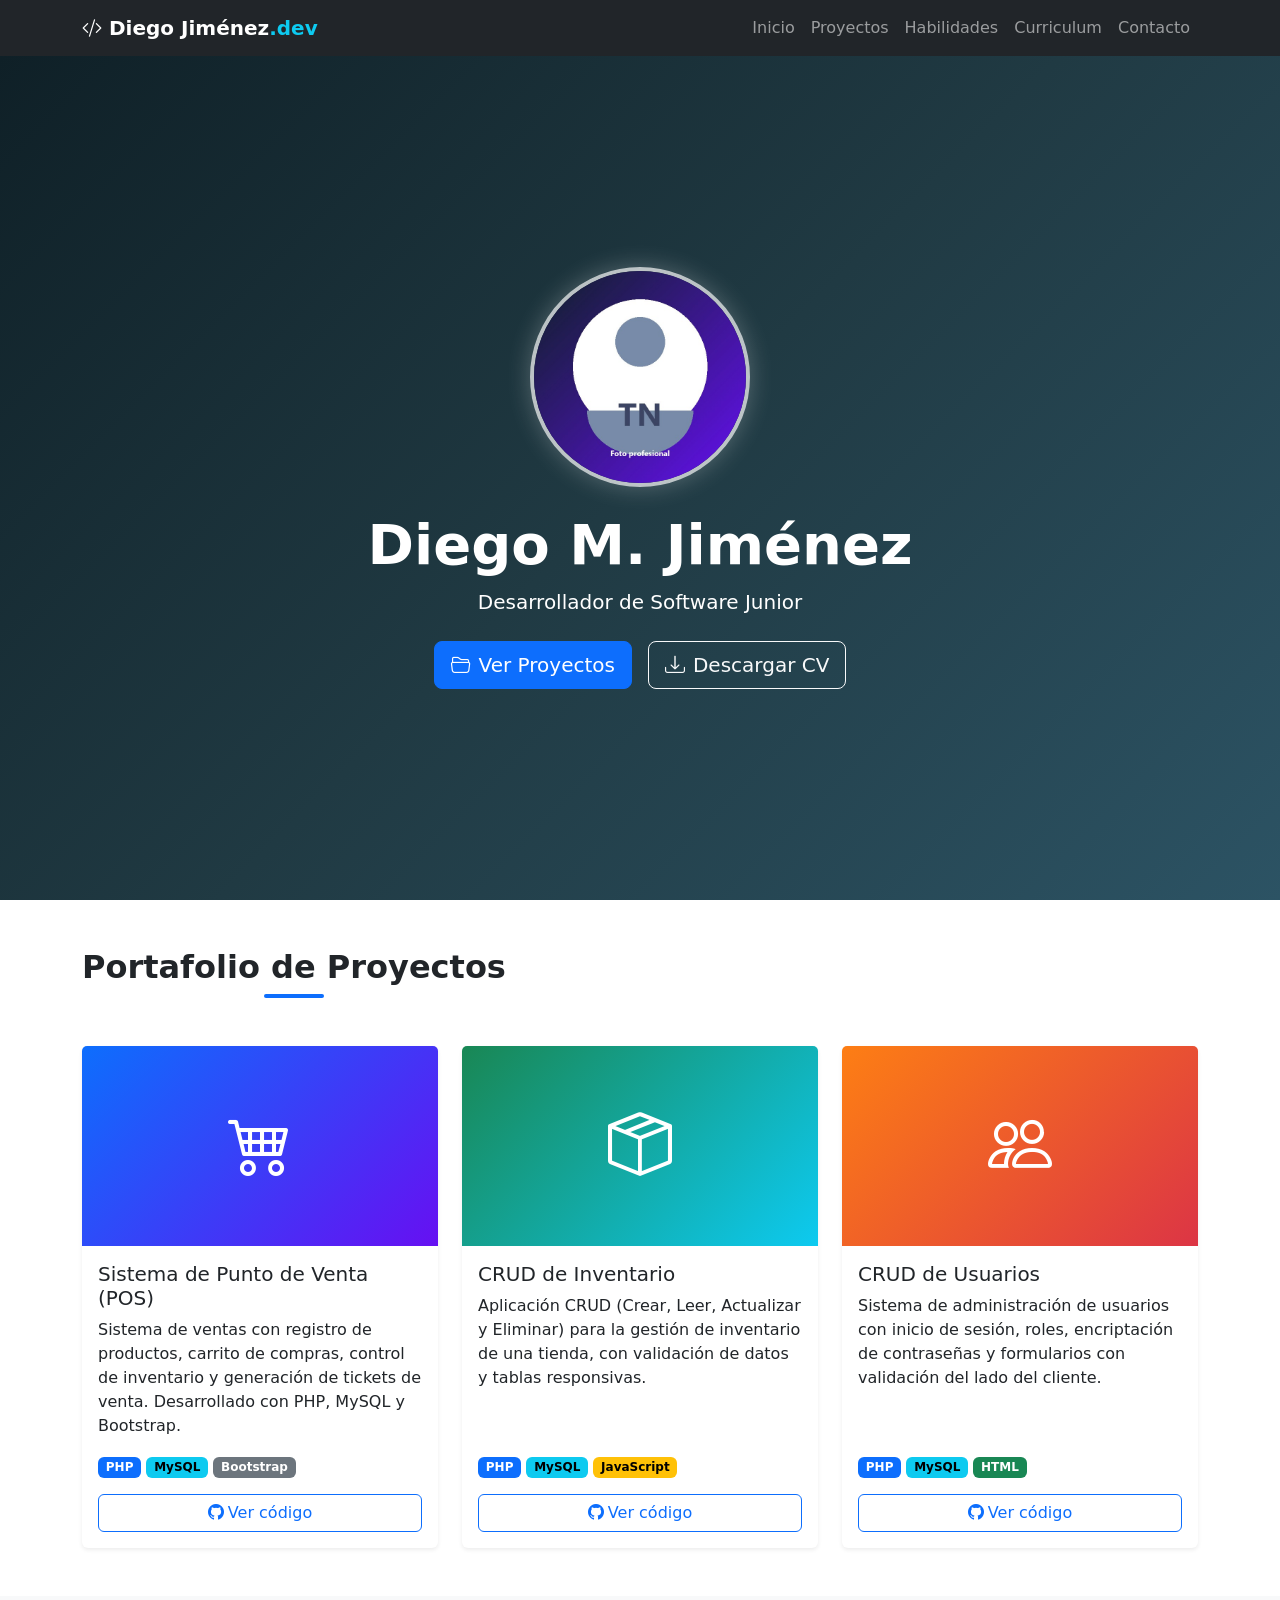
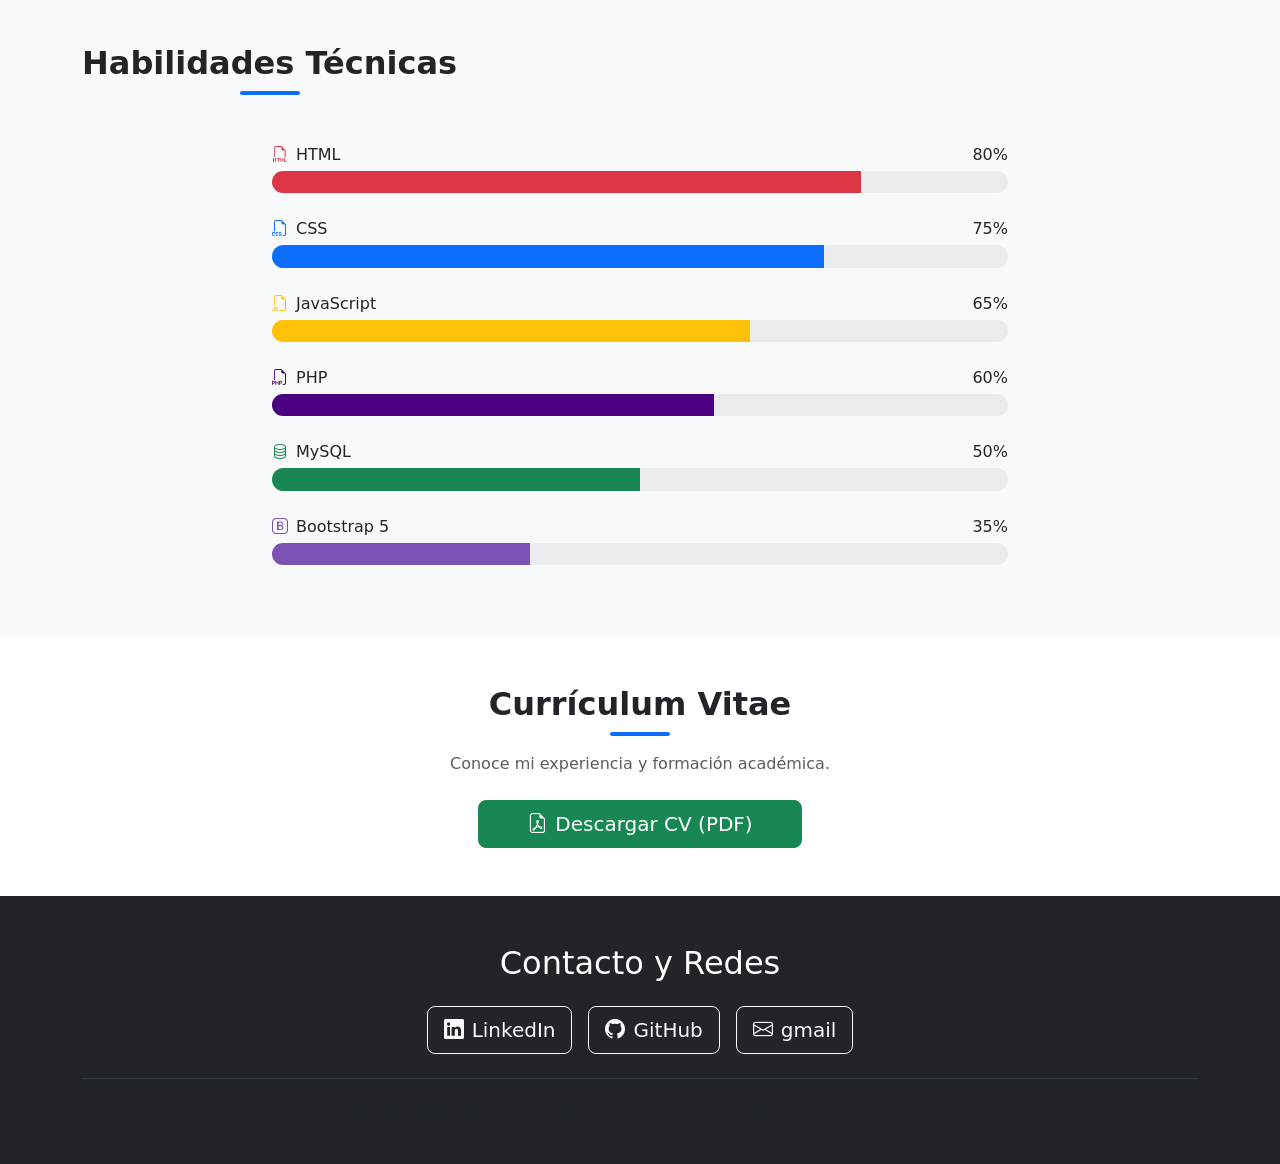
==== index.html @ b4d92e61 "Portafolio profesional: HTML, CSS, JavaScript y Bootstrap 5" ====
<!DOCTYPE html>
<html lang="es">
<head>
    <meta charset="UTF-8">
    <meta name="viewport" content="width=device-width, initial-scale=1.0">
    <meta name="description" content="Portafolio profesional de Diego M. Jiménez - Desarrollador de Software Junior. Proyectos, habilidades y contacto.">
    <title>Diego M. Jiménez | Portafolio Profesional</title>

    <!-- ===================== Bootstrap 5 (CSS) ===================== -->
    <link href="https://cdn.jsdelivr.net/npm/bootstrap@5.3.3/dist/css/bootstrap.min.css" rel="stylesheet">
    <!-- ===================== Bootstrap Icons ===================== -->
    <link href="https://cdn.jsdelivr.net/npm/bootstrap-icons@1.11.3/font/bootstrap-icons.min.css" rel="stylesheet">
    <!-- ===================== Hoja de estilos personalizada ===================== -->
    <link href="css/styles.css" rel="stylesheet">
</head>

<body>

    <!-- ============================================================
         BARRA DE NAVEGACIÓN (responsive con toggler)
    ============================================================ -->
    <nav class="navbar navbar-expand-lg navbar-dark bg-dark fixed-top">
        <div class="container">
            <a class="navbar-brand fw-bold" href="#inicio">
                <i class="bi bi-code-slash"></i> Diego Jiménez<span class="text-info">.dev</span>
            </a>

            <button class="navbar-toggler" type="button" data-bs-toggle="collapse"
                    data-bs-target="#menuPrincipal" aria-controls="menuPrincipal"
                    aria-expanded="false" aria-label="Abrir menú de navegación">
                <span class="navbar-toggler-icon"></span>
            </button>

            <div class="collapse navbar-collapse" id="menuPrincipal">
                <ul class="navbar-nav ms-auto mb-2 mb-lg-0">
                    <li class="nav-item"><a class="nav-link" href="#inicio">Inicio</a></li>
                    <li class="nav-item"><a class="nav-link" href="#proyectos">Proyectos</a></li>
                    <li class="nav-item"><a class="nav-link" href="#habilidades">Habilidades</a></li>
                    <li class="nav-item"><a class="nav-link" href="#cv">Curriculum</a></li>
                    <li class="nav-item"><a class="nav-link" href="#contacto">Contacto</a></li>
                </ul>
            </div>
        </div>
    </nav>

    <!-- ============================================================
         1) HERO SECTION (Presentación)
         Centrado con Flexbox: d-flex + align-items-center
    ============================================================ -->
    <header id="inicio" class="hero d-flex align-items-center justify-content-center text-center">
        <div class="container">
            <!-- Foto profesional circular (rounded-circle) -->
            <img src="assets/img/foto-perfil.jpg" alt="Foto profesional de Diego M. Jiménez"
                 class="rounded-circle img-fluid hero-foto mb-4" width="180" height="180">

            <!-- Nombre -->
            <h1 class="display-4 fw-bold mb-2">Diego M. Jiménez</h1>

            <!-- Perfil / título profesional -->
            <p class="lead mb-4">Desarrollador de Software Junior</p>

            <!-- Botones de llamado a la acción -->
            <div class="d-flex flex-wrap justify-content-center gap-3">
                <a href="#proyectos" class="btn btn-primary btn-lg">
                    <i class="bi bi-folder2-open me-2"></i>Ver Proyectos
                </a>
                <a href="assets/cv/CV.pdf" target="_blank" class="btn btn-outline-light btn-lg">
                    <i class="bi bi-download me-2"></i>Descargar CV
                </a>
            </div>
        </div>
    </header>

    <!-- ============================================================
         2) PORTAFOLIO DE PROYECTOS
         Grillas (row) + Cards. Celular: col-12 (1 por fila)
         Escritorio: col-md-4 (3 por fila)
    ============================================================ -->
    <section id="proyectos" class="py-5">
        <div class="container">
            <h2 class="text-center section-title mb-5">Portafolio de Proyectos</h2>

            <div class="row g-4">
                <!-- Proyecto 1 -->
                <div class="col-12 col-md-4">
                    <div class="card h-100 shadow-sm">
                        <!-- Imagen de portada (placeholder con icono para evitar rutas rotas) -->
                        <div class="card-img-top proyecto-portada bg-gradient-primary d-flex align-items-center justify-content-center">
                            <i class="bi bi-cart4 display-3 text-white"></i>
                        </div>
                        <div class="card-body d-flex flex-column">
                            <h5 class="card-title">Sistema de Punto de Venta (POS)</h5>
                            <p class="card-text flex-grow-1">
                                Sistema de ventas con registro de productos, carrito de compras,
                                control de inventario y generación de tickets de venta.
                                Desarrollado con PHP, MySQL y Bootstrap.
                            </p>
                            <div class="mb-3">
                                <span class="badge text-bg-primary">PHP</span>
                                <span class="badge text-bg-info">MySQL</span>
                                <span class="badge text-bg-secondary">Bootstrap</span>
                            </div>
                            <!-- ⚠️ REEMPLAZAR: pega aquí la URL de tu repositorio del POS -->
                            <a href="#" class="btn btn-outline-primary" target="_blank" rel="noopener">
                                <i class="bi bi-github me-1"></i>Ver código
                            </a>
                        </div>
                    </div>
                </div>

                <!-- Proyecto 2 -->
                <div class="col-12 col-md-4">
                    <div class="card h-100 shadow-sm">
                        <div class="card-img-top proyecto-portada bg-gradient-secondary d-flex align-items-center justify-content-center">
                            <i class="bi bi-box-seam display-3 text-white"></i>
                        </div>
                        <div class="card-body d-flex flex-column">
                            <h5 class="card-title">CRUD de Inventario</h5>
                            <p class="card-text flex-grow-1">
                                Aplicación CRUD (Crear, Leer, Actualizar y Eliminar) para la
                                gestión de inventario de una tienda, con validación de datos
                                y tablas responsivas.
                            </p>
                            <div class="mb-3">
                                <span class="badge text-bg-primary">PHP</span>
                                <span class="badge text-bg-info">MySQL</span>
                                <span class="badge text-bg-warning">JavaScript</span>
                            </div>
                            <!-- ⚠️ REEMPLAZAR: pega aquí la URL de tu repositorio del CRUD de Inventario -->
                            <a href="#" class="btn btn-outline-primary" target="_blank" rel="noopener">
                                <i class="bi bi-github me-1"></i>Ver código
                            </a>
                        </div>
                    </div>
                </div>

                <!-- Proyecto 3 -->
                <div class="col-12 col-md-4">
                    <div class="card h-100 shadow-sm">
                        <div class="card-img-top proyecto-portada bg-gradient-tertiary d-flex align-items-center justify-content-center">
                            <i class="bi bi-people display-3 text-white"></i>
                        </div>
                        <div class="card-body d-flex flex-column">
                            <h5 class="card-title">CRUD de Usuarios</h5>
                            <p class="card-text flex-grow-1">
                                Sistema de administración de usuarios con inicio de sesión,
                                roles, encriptación de contraseñas y formularios con
                                validación del lado del cliente.
                            </p>
                            <div class="mb-3">
                                <span class="badge text-bg-primary">PHP</span>
                                <span class="badge text-bg-info">MySQL</span>
                                <span class="badge text-bg-success">HTML</span>
                            </div>
                            <!-- ⚠️ REEMPLAZAR: pega aquí la URL de tu repositorio del CRUD de Usuarios -->
                            <a href="#" class="btn btn-outline-primary" target="_blank" rel="noopener">
                                <i class="bi bi-github me-1"></i>Ver código
                            </a>
                        </div>
                    </div>
                </div>
            </div>
        </div>
    </section>

    <!-- ============================================================
         3) HABILIDADES TÉCNICAS (Skills)
         Barras de progreso (Progress) de Bootstrap
    ============================================================ -->
    <section id="habilidades" class="py-5 bg-light">
        <div class="container">
            <h2 class="text-center section-title mb-5">Habilidades Técnicas</h2>

            <div class="row justify-content-center">
                <div class="col-12 col-lg-8">
                    <div class="habilidad">
                        <div class="d-flex justify-content-between mb-1">
                            <span><i class="bi bi-filetype-html text-danger me-2"></i>HTML</span>
                            <span>80%</span>
                        </div>
                        <div class="progress" role="progressbar" aria-label="Nivel de HTML" aria-valuenow="80" aria-valuemin="0" aria-valuemax="100">
                            <div class="progress-bar bg-danger" style="width: 80%"></div>
                        </div>
                    </div>

                    <div class="habilidad">
                        <div class="d-flex justify-content-between mb-1">
                            <span><i class="bi bi-filetype-css text-primary me-2"></i>CSS</span>
                            <span>75%</span>
                        </div>
                        <div class="progress" role="progressbar" aria-label="Nivel de CSS" aria-valuenow="75" aria-valuemin="0" aria-valuemax="100">
                            <div class="progress-bar bg-primary" style="width: 75%"></div>
                        </div>
                    </div>

                    <div class="habilidad">
                        <div class="d-flex justify-content-between mb-1">
                            <span><i class="bi bi-filetype-js text-warning me-2"></i>JavaScript</span>
                            <span>65%</span>
                        </div>
                        <div class="progress" role="progressbar" aria-label="Nivel de JavaScript" aria-valuenow="65" aria-valuemin="0" aria-valuemax="100">
                            <div class="progress-bar bg-warning" style="width: 65%"></div>
                        </div>
                    </div>

                    <div class="habilidad">
                        <div class="d-flex justify-content-between mb-1">
                            <span><i class="bi bi-filetype-php text-indigo me-2"></i>PHP</span>
                            <span>60%</span>
                        </div>
                        <div class="progress" role="progressbar" aria-label="Nivel de PHP" aria-valuenow="60" aria-valuemin="0" aria-valuemax="100">
                            <div class="progress-bar bg-indigo" style="width: 60%"></div>
                        </div>
                    </div>

                    <div class="habilidad">
                        <div class="d-flex justify-content-between mb-1">
                            <span><i class="bi bi-database text-success me-2"></i>MySQL</span>
                            <span>50%</span>
                        </div>
                        <div class="progress" role="progressbar" aria-label="Nivel de MySQL" aria-valuenow="50" aria-valuemin="0" aria-valuemax="100">
                            <div class="progress-bar bg-success" style="width: 50%"></div>
                        </div>
                    </div>

                    <div class="habilidad">
                        <div class="d-flex justify-content-between mb-1">
                            <span><i class="bi bi-bootstrap text-purple me-2"></i>Bootstrap 5</span>
                            <span>35%</span>
                        </div>
                        <div class="progress" role="progressbar" aria-label="Nivel de Bootstrap" aria-valuenow="35" aria-valuemin="0" aria-valuemax="100">
                            <div class="progress-bar bg-purple" style="width: 35%"></div>
                        </div>
                    </div>
                </div>
            </div>
        </div>
    </section>

    <!-- ============================================================
         4) DESCARGA DE CV
         Botón destacado que abre/descarga el PDF
    ============================================================ -->
    <section id="cv" class="py-5 text-center">
        <div class="container">
            <h2 class="section-title mb-3">Currículum Vitae</h2>
            <p class="text-muted mb-4">Conoce mi experiencia y formación académica.</p>
            <a href="assets/cv/CV.pdf" class="btn btn-success btn-lg px-5" target="_blank" download>
                <i class="bi bi-file-earmark-pdf me-2"></i>Descargar CV (PDF)
            </a>
        </div>
    </section>

    <!-- ============================================================
         5) CONTACTO Y REDES (pie de página)
         Iconos a LinkedIn, GitHub y correo
    ============================================================ -->
    <footer id="contacto" class="py-5 bg-dark text-white text-center">
        <div class="container">
            <h2 class="mb-4">Contacto y Redes</h2>

            <div class="d-flex flex-wrap justify-content-center gap-3 mb-4">
                <a href="https://www.linkedin.com/in/diego-jimenez-906514364" target="_blank"
                   class="btn btn-outline-light btn-lg" aria-label="LinkedIn">
                    <i class="bi bi-linkedin me-2"></i>LinkedIn
                </a>
                <a href="https://github.com/TMDiego" target="_blank"
                   class="btn btn-outline-light btn-lg" aria-label="GitHub">
                    <i class="bi bi-github me-2"></i>GitHub
                </a>
                <a href="mailto:dmjch03@gmail.com" class="btn btn-outline-light btn-lg" aria-label="Correo electrónico">
                    <i class="bi bi-envelope me-2"></i>gmail
                </a>
            </div>

            <hr class="border-secondary">

            <p class="small text-muted mb-0">
                © <span id="anio"></span> Diego M. Jiménez · Desarrollado con HTML, CSS, JavaScript y Bootstrap 5
            </p>
        </div>
    </footer>

    <!-- ===================== Bootstrap 5 (JS Bundle) ===================== -->
    <script src="https://cdn.jsdelivr.net/npm/bootstrap@5.3.3/dist/js/bootstrap.bundle.min.js"></script>
    <!-- ===================== Script personalizado ===================== -->
    <script src="js/script.js"></script>
</body>
</html>
---- css/styles.css ----
/* ====================================================================
   styles.css — Hoja de estilos personalizada
   Filosofía: Mobile First (los estilos base son para móvil y se
   amplían con media queries hacia pantallas mayores).
==================================================================== */

/* ---------- Variables de color personalizadas ---------- */
:root {
    --color-indigo: #4B0082;
    --color-purple: #7952B3;
    --hero-min-height: 100vh;
}

/* ---------- Base ---------- */
html {
    scroll-behavior: smooth;           /* desplazamiento suave al usar el menú */
}

body {
    font-family: system-ui, -apple-system, "Segoe UI", Roboto, "Helvetica Neue", Arial, sans-serif;
    /* Compensa la altura de la barra de navegación fija */
    padding-top: 56px;
}

/* ---------- HERO SECTION ----------
   Se centra con las utilidades de Flexbox de Bootstrap
   (d-flex align-items-center justify-content-center) en el HTML.
   Aquí solo se define el fondo y la altura mínima. */
.hero {
    /* 100vh menos la altura del navbar fixed-top (56px) y su padding,
       para que el hero no se desborde fuera de la primera pantalla */
    min-height: calc(var(--hero-min-height) - 56px);
    background: linear-gradient(135deg, #0f2027 0%, #203a43 50%, #2c5364 100%);
    color: #fff;
    padding: 4rem 0;
}

.hero-foto {
    border: 4px solid rgba(255, 255, 255, 0.7);
    box-shadow: 0 0 25px rgba(255, 255, 255, 0.25);
    object-fit: cover;
}

/* ---------- Títulos de sección ---------- */
.section-title {
    position: relative;
    display: inline-block;
    font-weight: 700;
}

.section-title::after {
    content: "";
    display: block;
    width: 60px;
    height: 4px;
    margin: 0.5rem auto 0;
    background: #0d6efd;
    border-radius: 2px;
}

/* ---------- Portadas de proyectos (placeholders) ---------- */
.proyecto-portada {
    height: 180px;
    transition: transform 0.3s ease;
}

.card:hover .proyecto-portada {
    transform: scale(1.02);
}

.bg-gradient-primary {
    background: linear-gradient(135deg, #0d6efd, #6610f2);
}

.bg-gradient-secondary {
    background: linear-gradient(135deg, #198754, #0dcaf0);
}

.bg-gradient-tertiary {
    background: linear-gradient(135deg, #fd7e14, #dc3545);
}

/* ---------- Tarjetas de proyectos ---------- */
.card {
    border: none;
    transition: transform 0.25s ease, box-shadow 0.25s ease;
}

.card:hover {
    transform: translateY(-6px);
    box-shadow: 0 .75rem 1.5rem rgba(0, 0, 0, .15) !important;
}

/* ---------- Barras de progreso (Skills) ---------- */
.habilidad {
    margin-bottom: 1.5rem;
}

.progress {
    height: 1.4rem;
    border-radius: 50rem;
}

.progress-bar {
    transition: width 1.2s ease;
}

/* Colores personalizados para badges/barras */
.text-indigo { color: var(--color-indigo); }
.text-purple { color: var(--color-purple); }
.bg-indigo   { background-color: var(--color-indigo); }
.bg-purple   { background-color: var(--color-purple); }

/* ---------- Media queries (Mobile First) ---------- */

/* Tablets y superiores */
@media (min-width: 768px) {
    .hero-foto {
        width: 220px;
        height: 220px;
    }
}

/* Escritorio */
@media (min-width: 992px) {
    .proyecto-portada {
        height: 200px;
    }
}
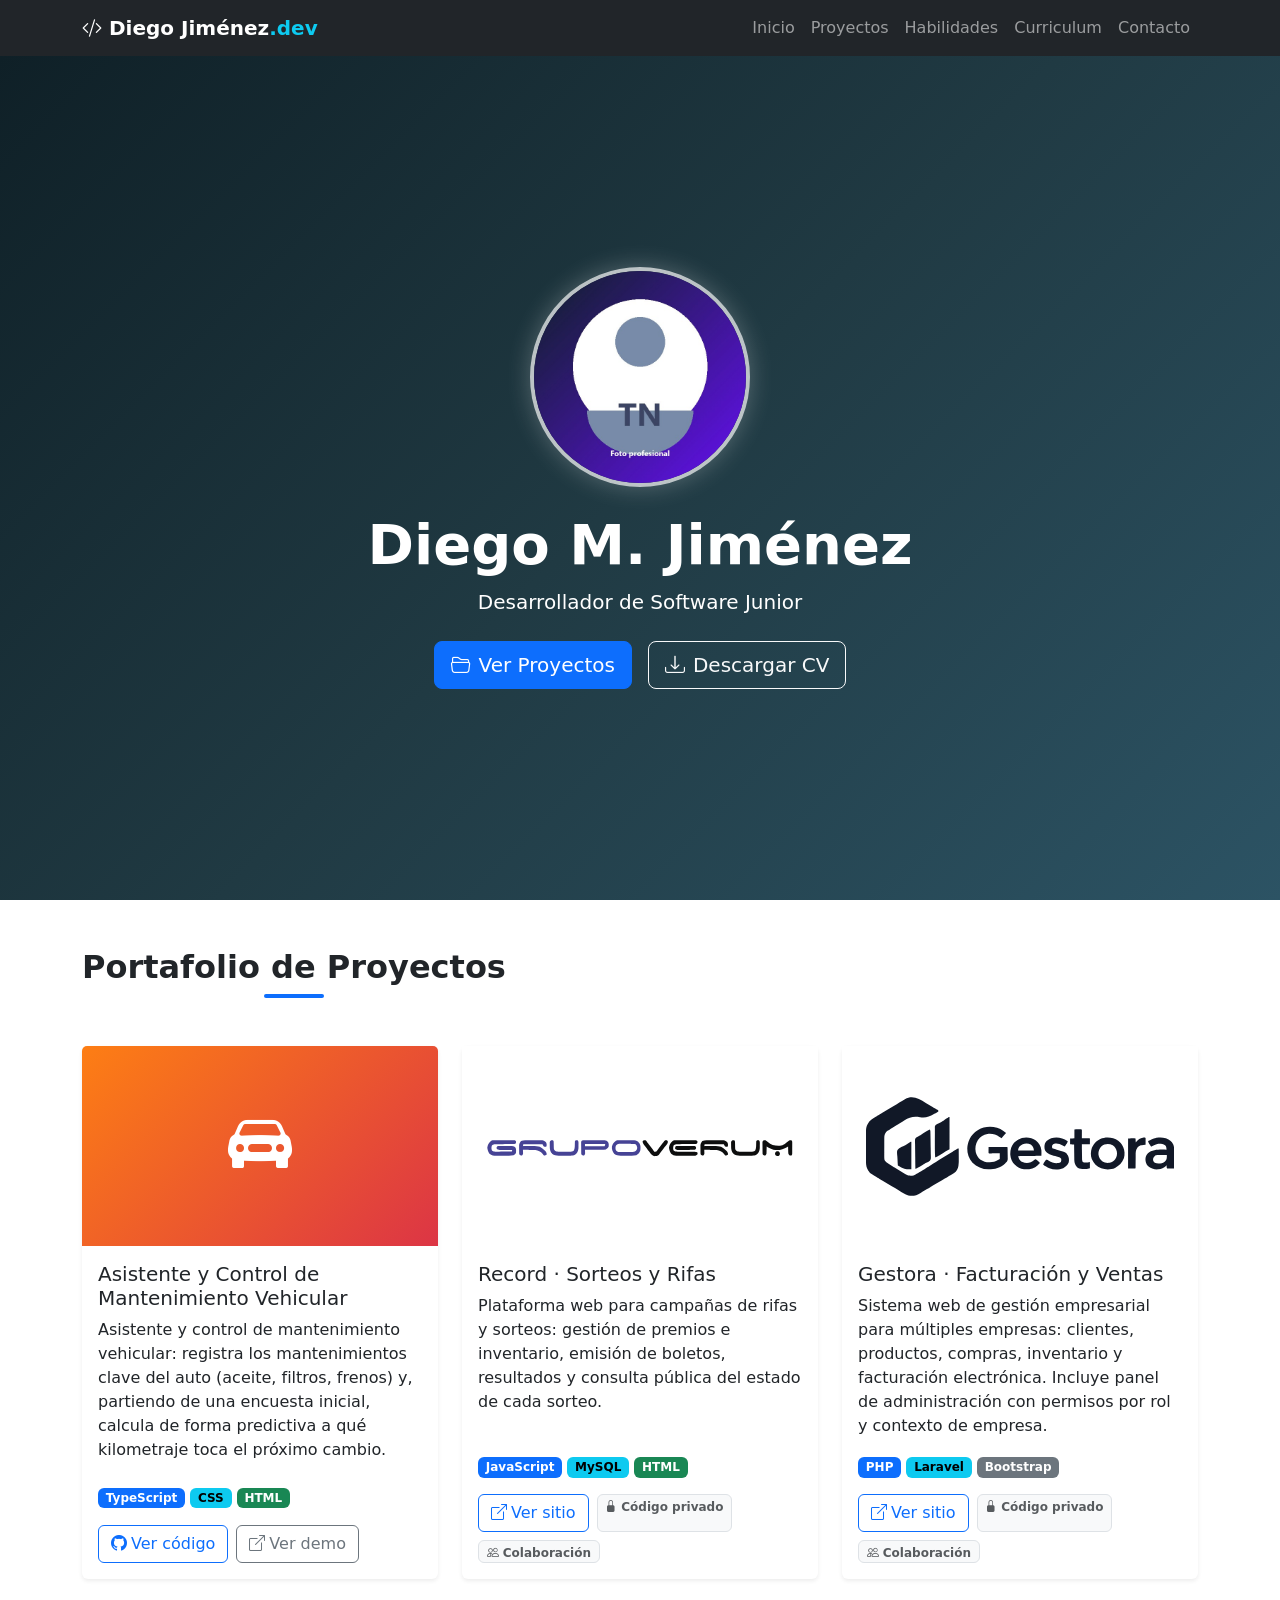
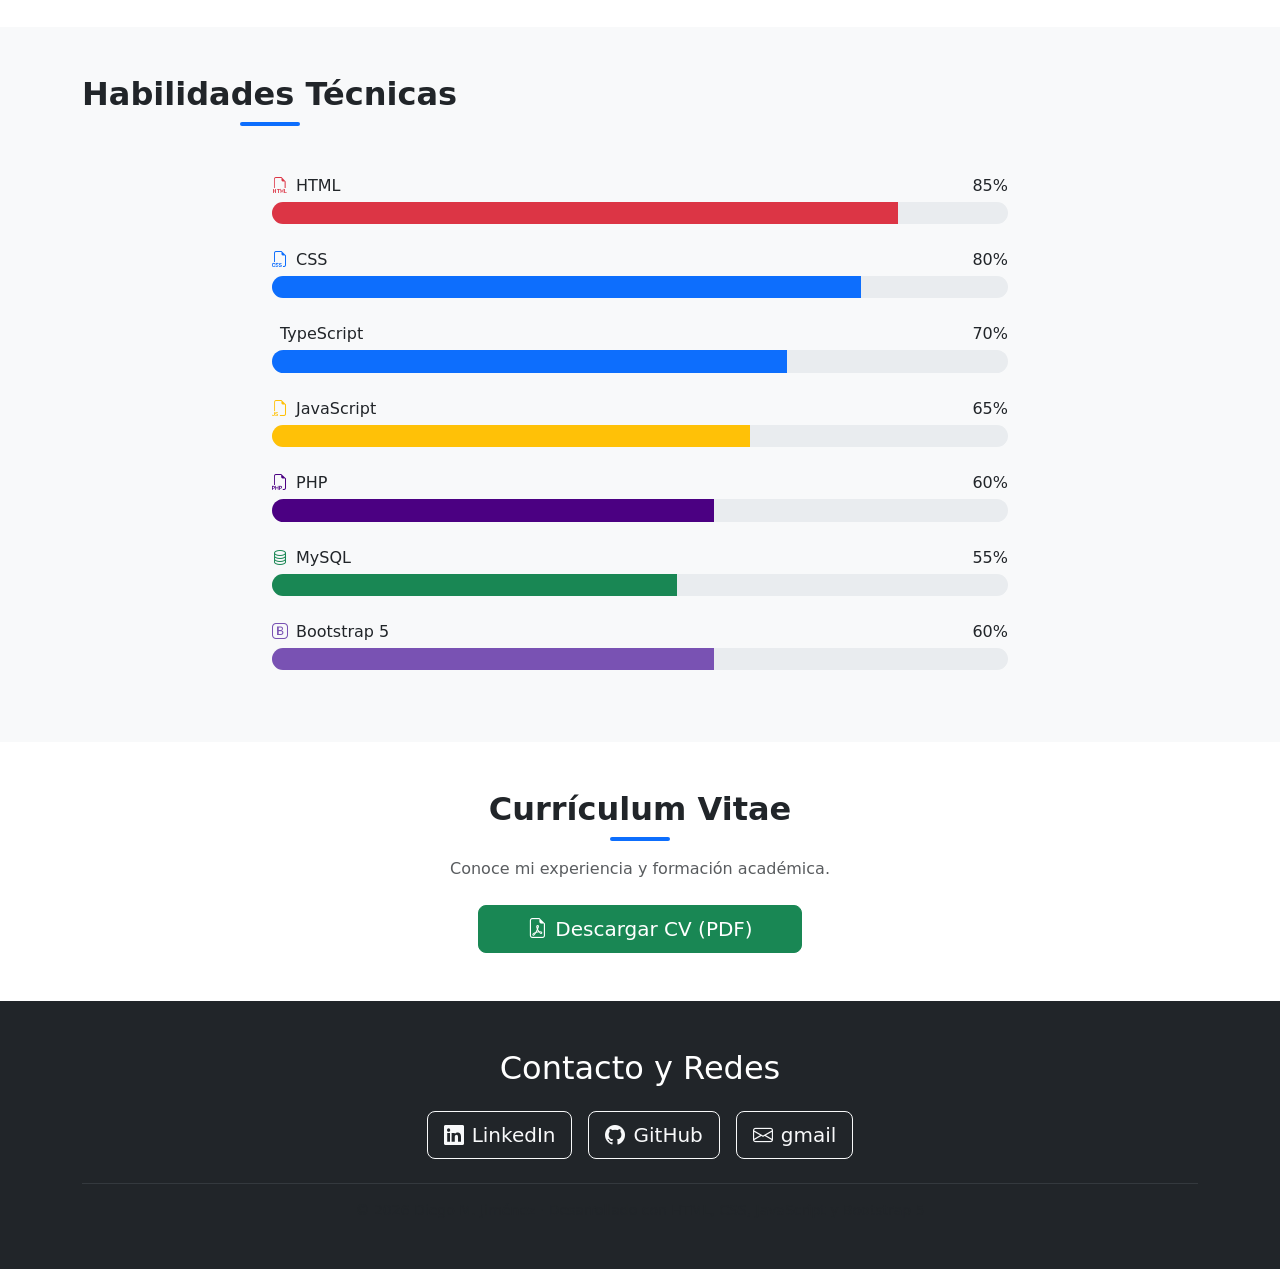
==== commit 42a3d3f3: "Portafolio: 3 proyectos reales con logos, habilidades y datos del autor - Reemplaza los placeholders" ====
--- a/index.html
+++ b/index.html
@@ -81,81 +81,106 @@
             <h2 class="text-center section-title mb-5">Portafolio de Proyectos</h2>
 
             <div class="row g-4">
-                <!-- Proyecto 1 -->
+                <!-- Proyecto 1 - Asistente vehicular (código público) -->
                 <div class="col-12 col-md-4">
                     <div class="card h-100 shadow-sm">
-                        <!-- Imagen de portada (placeholder con icono para evitar rutas rotas) -->
-                        <div class="card-img-top proyecto-portada bg-gradient-primary d-flex align-items-center justify-content-center">
-                            <i class="bi bi-cart4 display-3 text-white"></i>
+                        <div class="card-img-top proyecto-portada bg-gradient-tertiary d-flex align-items-center justify-content-center">
+                            <i class="bi bi-car-front-fill display-3 text-white"></i>
                         </div>
                         <div class="card-body d-flex flex-column">
-                            <h5 class="card-title">Sistema de Punto de Venta (POS)</h5>
+                            <h5 class="card-title">Asistente y Control de Mantenimiento Vehicular</h5>
                             <p class="card-text flex-grow-1">
-                                Sistema de ventas con registro de productos, carrito de compras,
-                                control de inventario y generación de tickets de venta.
-                                Desarrollado con PHP, MySQL y Bootstrap.
+                                Asistente y control de mantenimiento vehicular: registra los
+                                mantenimientos clave del auto (aceite, filtros, frenos) y,
+                                partiendo de una encuesta inicial, calcula de forma
+                                predictiva a qué kilometraje toca el próximo cambio.
+                            </p>
+                            <div class="mb-3">
+                                <span class="badge text-bg-primary">TypeScript</span>
+                                <span class="badge text-bg-info">CSS</span>
+                                <span class="badge text-bg-success">HTML</span>
+                            </div>
+                            <div class="d-flex flex-wrap gap-2 mt-auto">
+                                <a href="https://github.com/Soy-teeven/autoAsistente_FW3P"
+                                   class="btn btn-outline-primary" target="_blank" rel="noopener">
+                                    <i class="bi bi-github me-1"></i>Ver código
+                                </a>
+                                <a href="https://auto-asistente-fw-3-p-five.vercel.app"
+                                   class="btn btn-outline-secondary" target="_blank" rel="noopener">
+                                    <i class="bi bi-box-arrow-up-right me-1"></i>Ver demo
+                                </a>
+                            </div>
+                        </div>
+                    </div>
+                </div>
+
+                <!-- Proyecto 2 - Record (código privado) -->
+                <div class="col-12 col-md-4">
+                    <div class="card h-100 shadow-sm">
+                        <div class="proyecto-portada proyecto-logo d-flex align-items-center justify-content-center">
+                            <img src="assets/img/logo-grupoverum.svg" alt="Logotipo de Grupo Verum, aplicación Record"
+                                 class="logo-app">
+                        </div>
+                        <div class="card-body d-flex flex-column">
+                            <h5 class="card-title">Record · Sorteos y Rifas</h5>
+                            <p class="card-text flex-grow-1">
+                                Plataforma web para campañas de rifas y sorteos: gestión de
+                                premios e inventario, emisión de boletos, resultados y
+                                consulta pública del estado de cada sorteo.
+                            </p>
+                            <div class="mb-3">
+                                <span class="badge text-bg-primary">JavaScript</span>
+                                <span class="badge text-bg-info">MySQL</span>
+                                <span class="badge text-bg-success">HTML</span>
+                            </div>
+                            <div class="d-flex flex-wrap gap-2 mt-auto">
+                                <a href="https://grupoverum.ec/"
+                                   class="btn btn-outline-primary" target="_blank" rel="noopener">
+                                    <i class="bi bi-box-arrow-up-right me-1"></i>Ver sitio
+                                </a>
+                                <span class="badge text-bg-light border text-muted">
+                                    <i class="bi bi-lock-fill me-1"></i>Código privado
+                                </span>
+                                <span class="badge text-bg-light border text-muted">
+                                    <i class="bi bi-people me-1"></i>Colaboración
+                                </span>
+                            </div>
+                        </div>
+                    </div>
+                </div>
+
+                <!-- Proyecto 3 - Gestora (código privado) -->
+                <div class="col-12 col-md-4">
+                    <div class="card h-100 shadow-sm">
+                        <div class="proyecto-portada proyecto-logo d-flex align-items-center justify-content-center">
+                            <img src="assets/img/logo-gestora.svg" alt="Logotipo de Gestora"
+                                 class="logo-app">
+                        </div>
+                        <div class="card-body d-flex flex-column">
+                            <h5 class="card-title">Gestora · Facturación y Ventas</h5>
+                            <p class="card-text flex-grow-1">
+                                Sistema web de gestión empresarial para múltiples
+                                empresas: clientes, productos, compras, inventario y
+                                facturación electrónica. Incluye panel de administración
+                                con permisos por rol y contexto de empresa.
                             </p>
                             <div class="mb-3">
                                 <span class="badge text-bg-primary">PHP</span>
-                                <span class="badge text-bg-info">MySQL</span>
+                                <span class="badge text-bg-info">Laravel</span>
                                 <span class="badge text-bg-secondary">Bootstrap</span>
                             </div>
-                            <!-- ⚠️ REEMPLAZAR: pega aquí la URL de tu repositorio del POS -->
-                            <a href="#" class="btn btn-outline-primary" target="_blank" rel="noopener">
-                                <i class="bi bi-github me-1"></i>Ver código
-                            </a>
-                        </div>
-                    </div>
-                </div>
-
-                <!-- Proyecto 2 -->
-                <div class="col-12 col-md-4">
-                    <div class="card h-100 shadow-sm">
-                        <div class="card-img-top proyecto-portada bg-gradient-secondary d-flex align-items-center justify-content-center">
-                            <i class="bi bi-box-seam display-3 text-white"></i>
-                        </div>
-                        <div class="card-body d-flex flex-column">
-                            <h5 class="card-title">CRUD de Inventario</h5>
-                            <p class="card-text flex-grow-1">
-                                Aplicación CRUD (Crear, Leer, Actualizar y Eliminar) para la
-                                gestión de inventario de una tienda, con validación de datos
-                                y tablas responsivas.
-                            </p>
-                            <div class="mb-3">
-                                <span class="badge text-bg-primary">PHP</span>
-                                <span class="badge text-bg-info">MySQL</span>
-                                <span class="badge text-bg-warning">JavaScript</span>
-                            </div>
-                            <!-- ⚠️ REEMPLAZAR: pega aquí la URL de tu repositorio del CRUD de Inventario -->
-                            <a href="#" class="btn btn-outline-primary" target="_blank" rel="noopener">
-                                <i class="bi bi-github me-1"></i>Ver código
-                            </a>
-                        </div>
-                    </div>
-                </div>
-
-                <!-- Proyecto 3 -->
-                <div class="col-12 col-md-4">
-                    <div class="card h-100 shadow-sm">
-                        <div class="card-img-top proyecto-portada bg-gradient-tertiary d-flex align-items-center justify-content-center">
-                            <i class="bi bi-people display-3 text-white"></i>
-                        </div>
-                        <div class="card-body d-flex flex-column">
-                            <h5 class="card-title">CRUD de Usuarios</h5>
-                            <p class="card-text flex-grow-1">
-                                Sistema de administración de usuarios con inicio de sesión,
-                                roles, encriptación de contraseñas y formularios con
-                                validación del lado del cliente.
-                            </p>
-                            <div class="mb-3">
-                                <span class="badge text-bg-primary">PHP</span>
-                                <span class="badge text-bg-info">MySQL</span>
-                                <span class="badge text-bg-success">HTML</span>
-                            </div>
-                            <!-- ⚠️ REEMPLAZAR: pega aquí la URL de tu repositorio del CRUD de Usuarios -->
-                            <a href="#" class="btn btn-outline-primary" target="_blank" rel="noopener">
-                                <i class="bi bi-github me-1"></i>Ver código
-                            </a>
+                            <div class="d-flex flex-wrap gap-2 mt-auto">
+                                <a href="https://gestora.athiscore.com/"
+                                   class="btn btn-outline-primary" target="_blank" rel="noopener">
+                                    <i class="bi bi-box-arrow-up-right me-1"></i>Ver sitio
+                                </a>
+                                <span class="badge text-bg-light border text-muted">
+                                    <i class="bi bi-lock-fill me-1"></i>Código privado
+                                </span>
+                                <span class="badge text-bg-light border text-muted">
+                                    <i class="bi bi-people me-1"></i>Colaboración
+                                </span>
+                            </div>
                         </div>
                     </div>
                 </div>
@@ -176,20 +201,30 @@
                     <div class="habilidad">
                         <div class="d-flex justify-content-between mb-1">
                             <span><i class="bi bi-filetype-html text-danger me-2"></i>HTML</span>
+                            <span>85%</span>
+                        </div>
+                        <div class="progress" role="progressbar" aria-label="Nivel de HTML" aria-valuenow="85" aria-valuemin="0" aria-valuemax="100">
+                            <div class="progress-bar bg-danger" style="width: 85%"></div>
+                        </div>
+                    </div>
+
+                    <div class="habilidad">
+                        <div class="d-flex justify-content-between mb-1">
+                            <span><i class="bi bi-filetype-css text-primary me-2"></i>CSS</span>
                             <span>80%</span>
                         </div>
-                        <div class="progress" role="progressbar" aria-label="Nivel de HTML" aria-valuenow="80" aria-valuemin="0" aria-valuemax="100">
-                            <div class="progress-bar bg-danger" style="width: 80%"></div>
-                        </div>
-                    </div>
-
-                    <div class="habilidad">
-                        <div class="d-flex justify-content-between mb-1">
-                            <span><i class="bi bi-filetype-css text-primary me-2"></i>CSS</span>
-                            <span>75%</span>
-                        </div>
-                        <div class="progress" role="progressbar" aria-label="Nivel de CSS" aria-valuenow="75" aria-valuemin="0" aria-valuemax="100">
-                            <div class="progress-bar bg-primary" style="width: 75%"></div>
+                        <div class="progress" role="progressbar" aria-label="Nivel de CSS" aria-valuenow="80" aria-valuemin="0" aria-valuemax="100">
+                            <div class="progress-bar bg-primary" style="width: 80%"></div>
+                        </div>
+                    </div>
+
+                    <div class="habilidad">
+                        <div class="d-flex justify-content-between mb-1">
+                            <span><i class="bi bi-filetype-ts text-primary me-2"></i>TypeScript</span>
+                            <span>70%</span>
+                        </div>
+                        <div class="progress" role="progressbar" aria-label="Nivel de TypeScript" aria-valuenow="70" aria-valuemin="0" aria-valuemax="100">
+                            <div class="progress-bar bg-primary" style="width: 70%"></div>
                         </div>
                     </div>
 
@@ -216,20 +251,20 @@
                     <div class="habilidad">
                         <div class="d-flex justify-content-between mb-1">
                             <span><i class="bi bi-database text-success me-2"></i>MySQL</span>
-                            <span>50%</span>
-                        </div>
-                        <div class="progress" role="progressbar" aria-label="Nivel de MySQL" aria-valuenow="50" aria-valuemin="0" aria-valuemax="100">
-                            <div class="progress-bar bg-success" style="width: 50%"></div>
+                            <span>55%</span>
+                        </div>
+                        <div class="progress" role="progressbar" aria-label="Nivel de MySQL" aria-valuenow="55" aria-valuemin="0" aria-valuemax="100">
+                            <div class="progress-bar bg-success" style="width: 55%"></div>
                         </div>
                     </div>
 
                     <div class="habilidad">
                         <div class="d-flex justify-content-between mb-1">
                             <span><i class="bi bi-bootstrap text-purple me-2"></i>Bootstrap 5</span>
-                            <span>35%</span>
-                        </div>
-                        <div class="progress" role="progressbar" aria-label="Nivel de Bootstrap" aria-valuenow="35" aria-valuemin="0" aria-valuemax="100">
-                            <div class="progress-bar bg-purple" style="width: 35%"></div>
+                            <span>60%</span>
+                        </div>
+                        <div class="progress" role="progressbar" aria-label="Nivel de Bootstrap" aria-valuenow="60" aria-valuemin="0" aria-valuemax="100">
+                            <div class="progress-bar bg-purple" style="width: 60%"></div>
                         </div>
                     </div>
                 </div>
--- a/css/styles.css
+++ b/css/styles.css
@@ -68,16 +68,23 @@
     transform: scale(1.02);
 }
 
-.bg-gradient-primary {
-    background: linear-gradient(135deg, #0d6efd, #6610f2);
+/* Degradado de la tarjeta con icono */
+.bg-gradient-tertiary {
+    background: linear-gradient(135deg, #fd7e14, #dc3545);
 }
 
-.bg-gradient-secondary {
-    background: linear-gradient(135deg, #198754, #0dcaf0);
+/* Portada con logotipo: los SVG son oscuros, necesitan fondo claro */
+.proyecto-logo {
+    background: #ffffff;
+    padding: 1.5rem;
 }
 
-.bg-gradient-tertiary {
-    background: linear-gradient(135deg, #fd7e14, #dc3545);
+.logo-app {
+    max-width: 100%;
+    max-height: 120px;
+    width: auto;
+    height: auto;
+    object-fit: contain;
 }
 
 /* ---------- Tarjetas de proyectos ---------- */
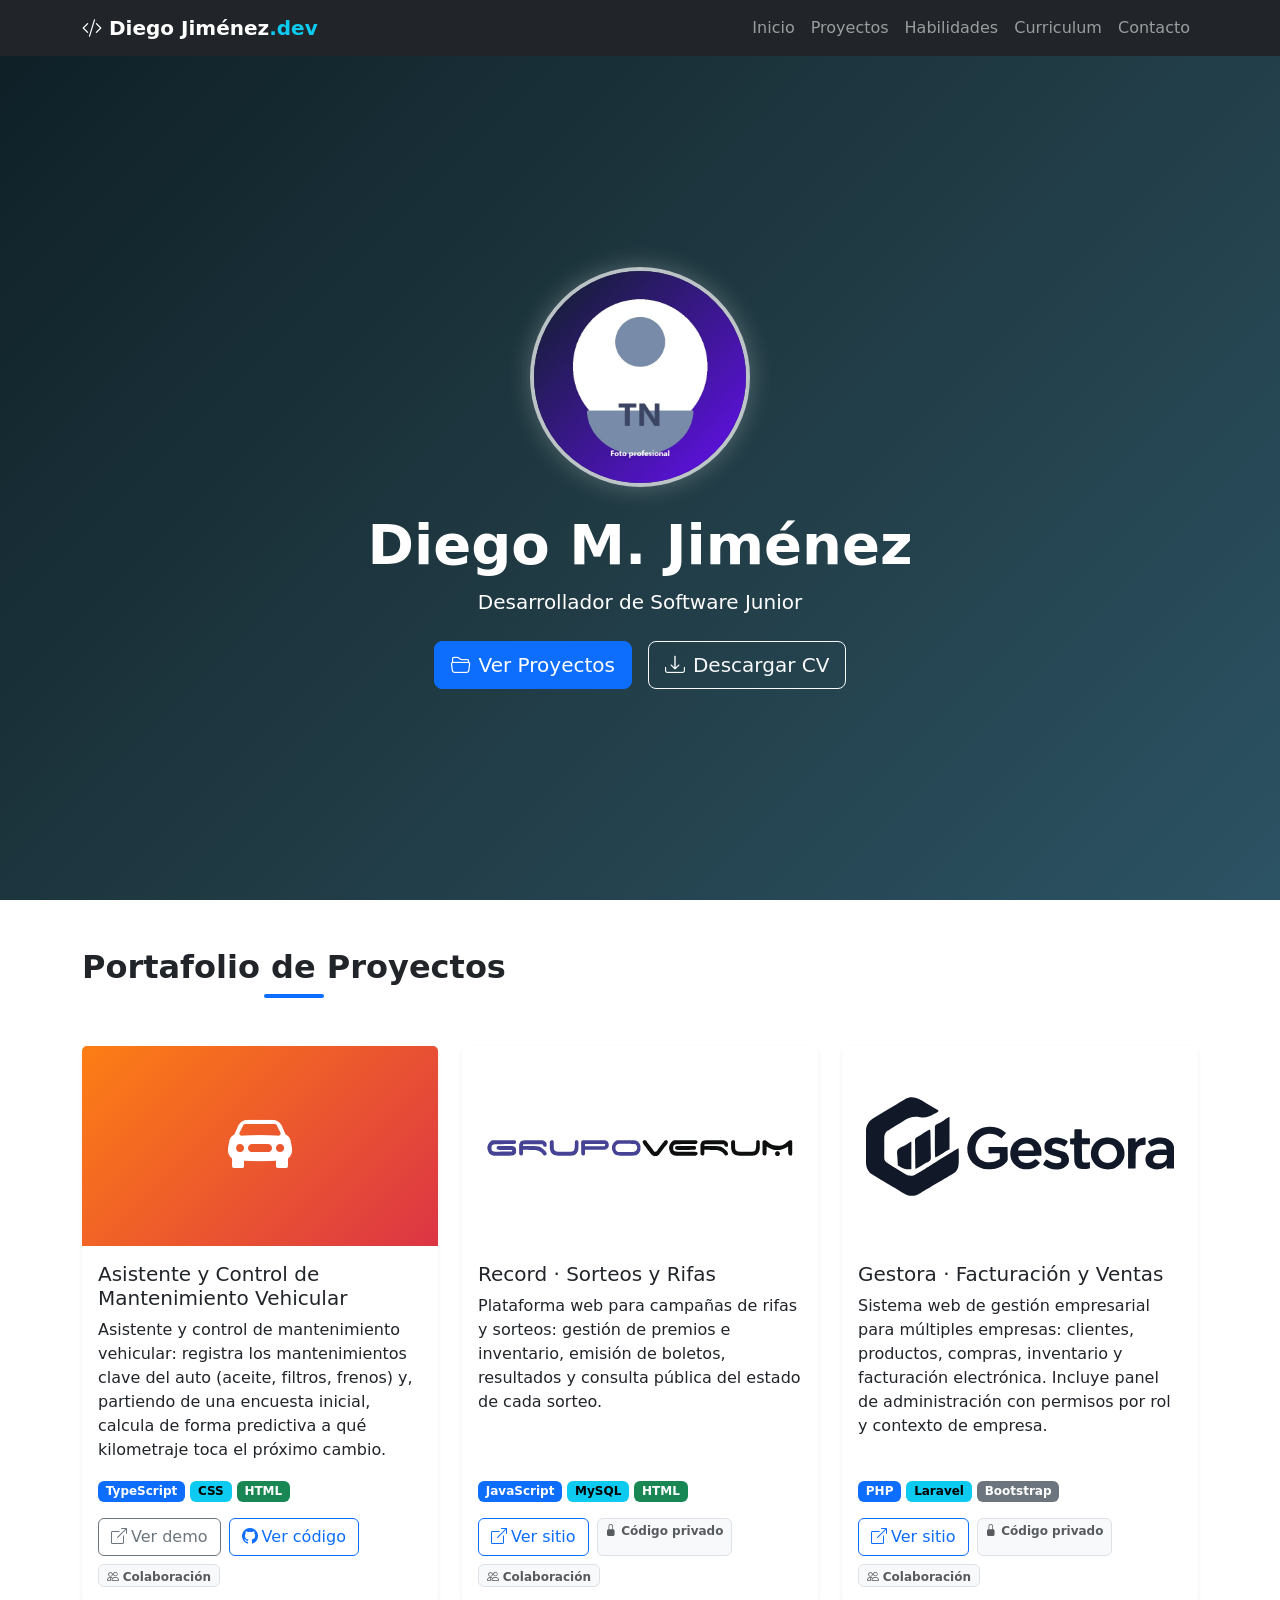
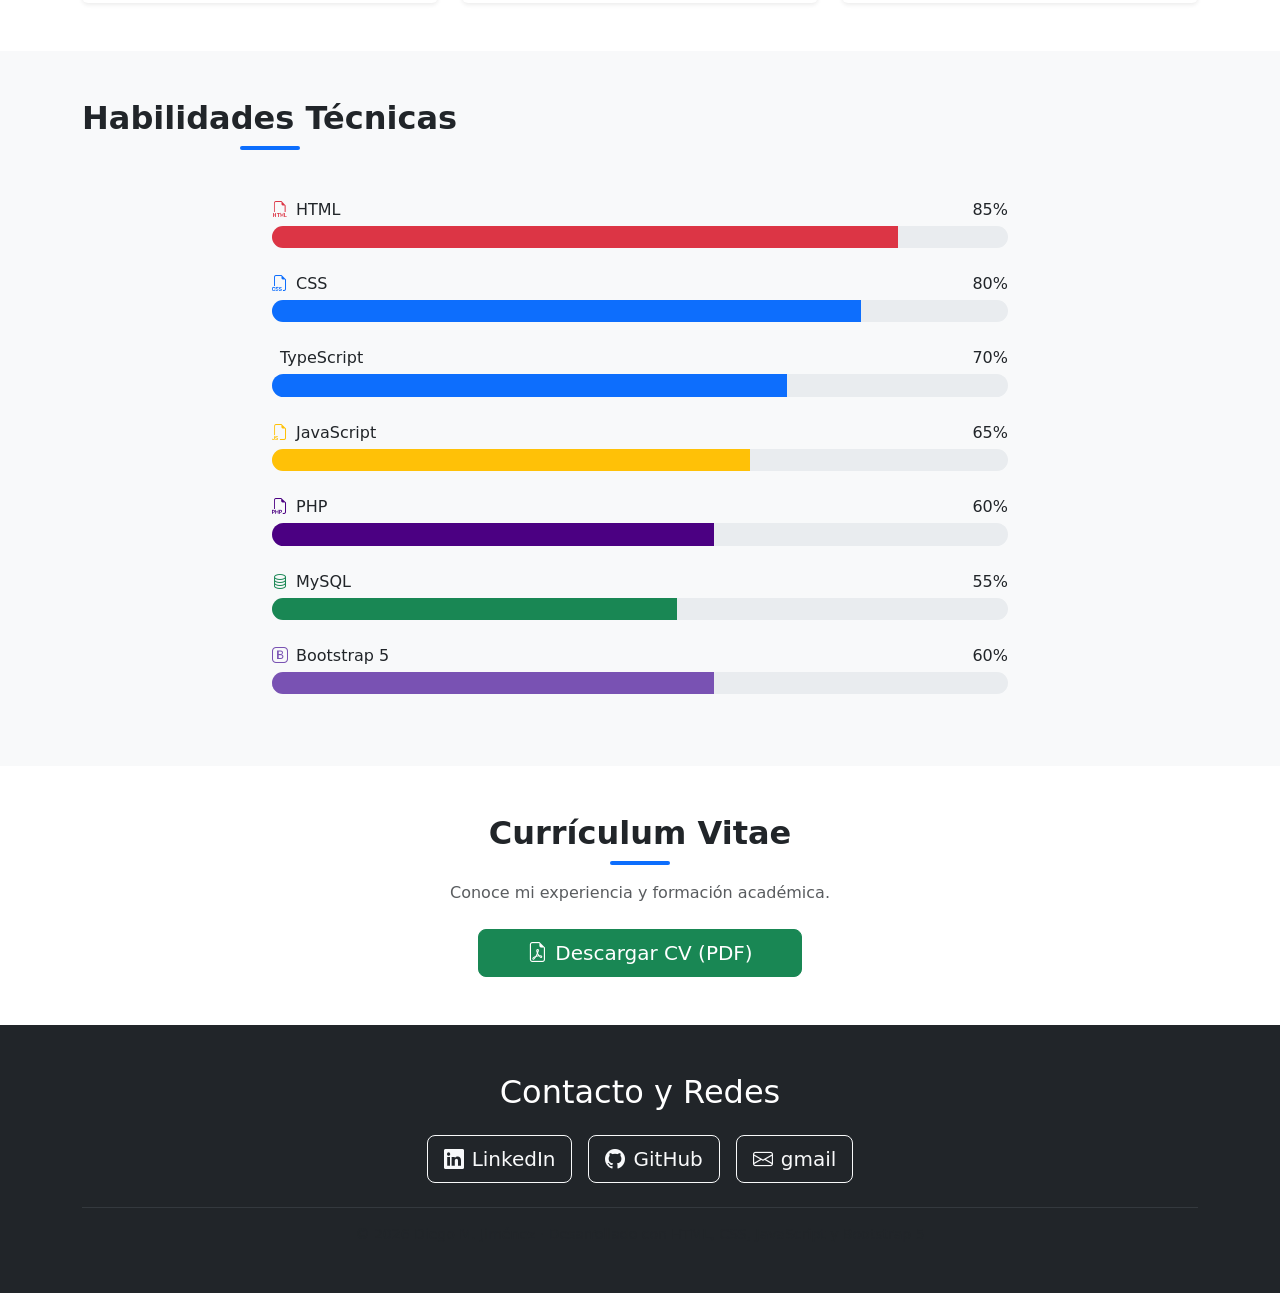
==== commit edf72404: "CV: documento generado desde HTML con texto seleccionable - Reemplaza la plantilla de ejemplo (con '" ====
--- a/index.html
+++ b/index.html
@@ -101,14 +101,17 @@
                                 <span class="badge text-bg-success">HTML</span>
                             </div>
                             <div class="d-flex flex-wrap gap-2 mt-auto">
+                                <a href="https://auto-asistente-fw-3-p-five.vercel.app"
+                                   class="btn btn-outline-secondary" target="_blank" rel="noopener">
+                                    <i class="bi bi-box-arrow-up-right me-1"></i>Ver demo
+                                </a>
                                 <a href="https://github.com/Soy-teeven/autoAsistente_FW3P"
                                    class="btn btn-outline-primary" target="_blank" rel="noopener">
                                     <i class="bi bi-github me-1"></i>Ver código
                                 </a>
-                                <a href="https://auto-asistente-fw-3-p-five.vercel.app"
-                                   class="btn btn-outline-secondary" target="_blank" rel="noopener">
-                                    <i class="bi bi-box-arrow-up-right me-1"></i>Ver demo
-                                </a>
+                                <span class="badge text-bg-light border text-muted">
+                                    <i class="bi bi-people me-1"></i>Colaboración
+                                </span>
                             </div>
                         </div>
                     </div>
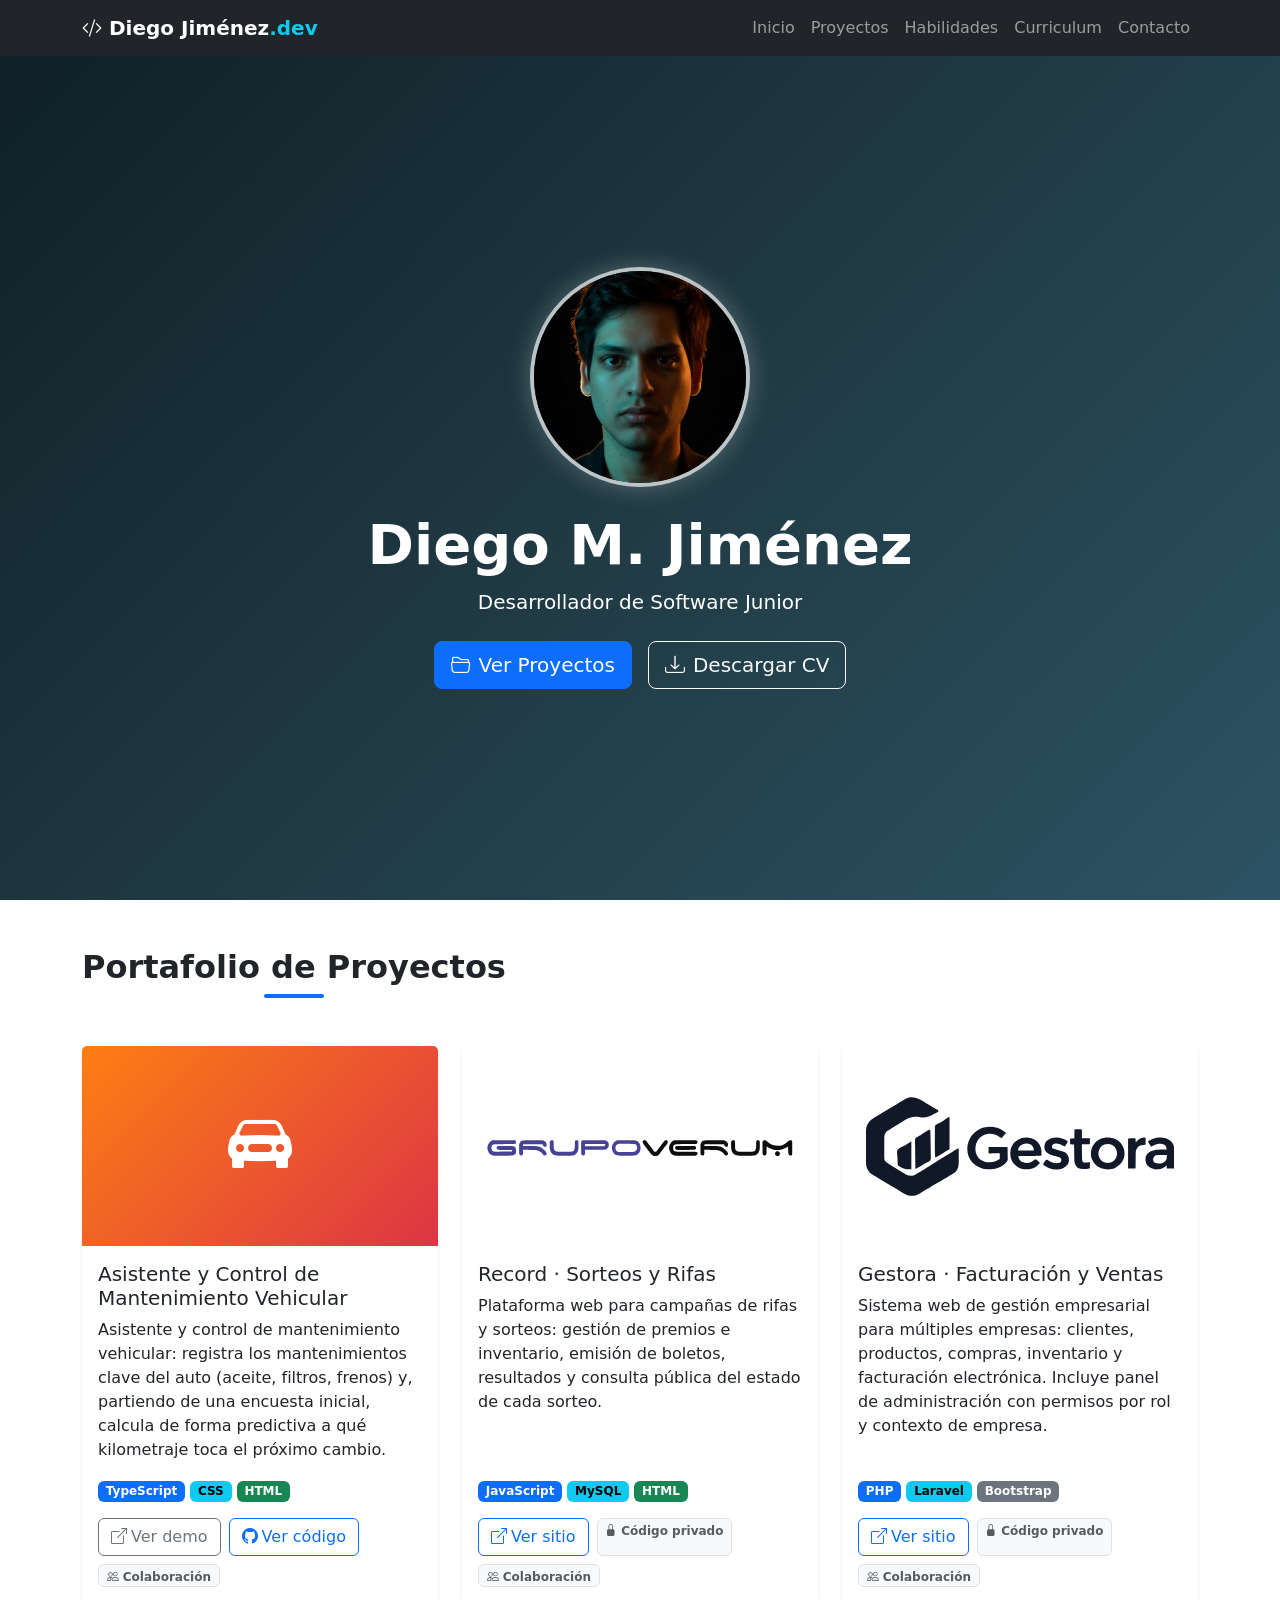
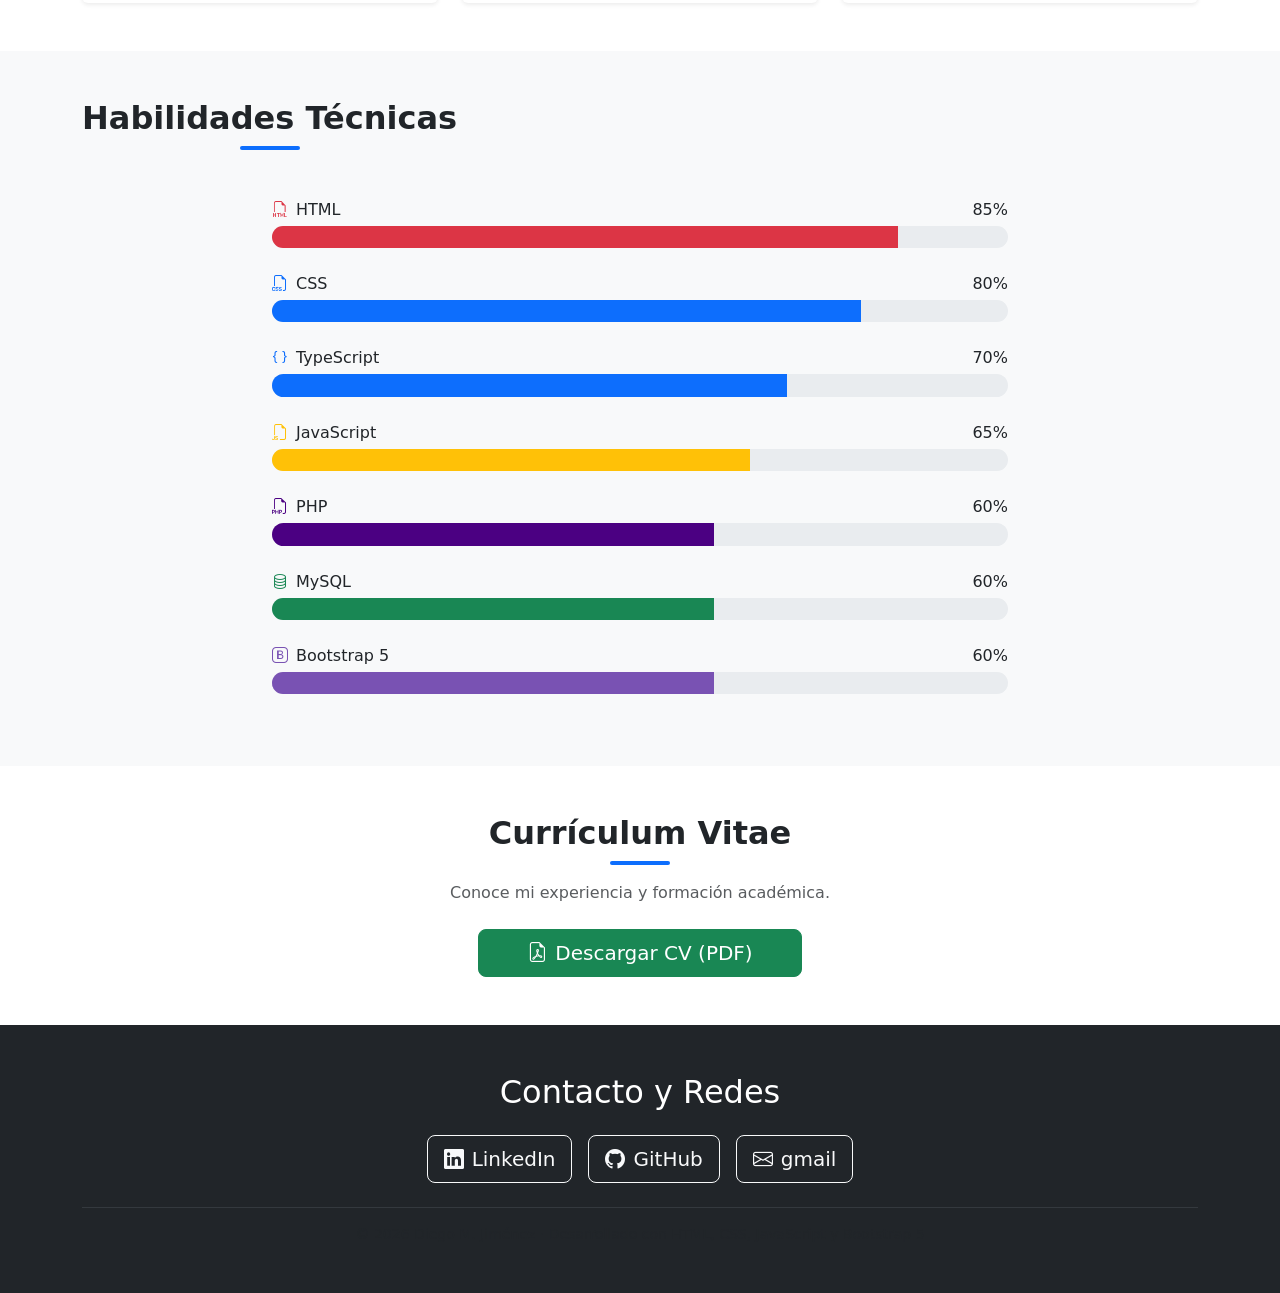
==== commit 829c3207: "Skills: corrige el icono de TypeScript y ordena los porcentajes" ====
--- a/index.html
+++ b/index.html
@@ -223,7 +223,7 @@
 
                     <div class="habilidad">
                         <div class="d-flex justify-content-between mb-1">
-                            <span><i class="bi bi-filetype-ts text-primary me-2"></i>TypeScript</span>
+                            <span><i class="bi bi-braces text-primary me-2"></i>TypeScript</span>
                             <span>70%</span>
                         </div>
                         <div class="progress" role="progressbar" aria-label="Nivel de TypeScript" aria-valuenow="70" aria-valuemin="0" aria-valuemax="100">
@@ -254,10 +254,10 @@
                     <div class="habilidad">
                         <div class="d-flex justify-content-between mb-1">
                             <span><i class="bi bi-database text-success me-2"></i>MySQL</span>
-                            <span>55%</span>
-                        </div>
-                        <div class="progress" role="progressbar" aria-label="Nivel de MySQL" aria-valuenow="55" aria-valuemin="0" aria-valuemax="100">
-                            <div class="progress-bar bg-success" style="width: 55%"></div>
+                            <span>60%</span>
+                        </div>
+                        <div class="progress" role="progressbar" aria-label="Nivel de MySQL" aria-valuenow="60" aria-valuemin="0" aria-valuemax="100">
+                            <div class="progress-bar bg-success" style="width: 60%"></div>
                         </div>
                     </div>
 
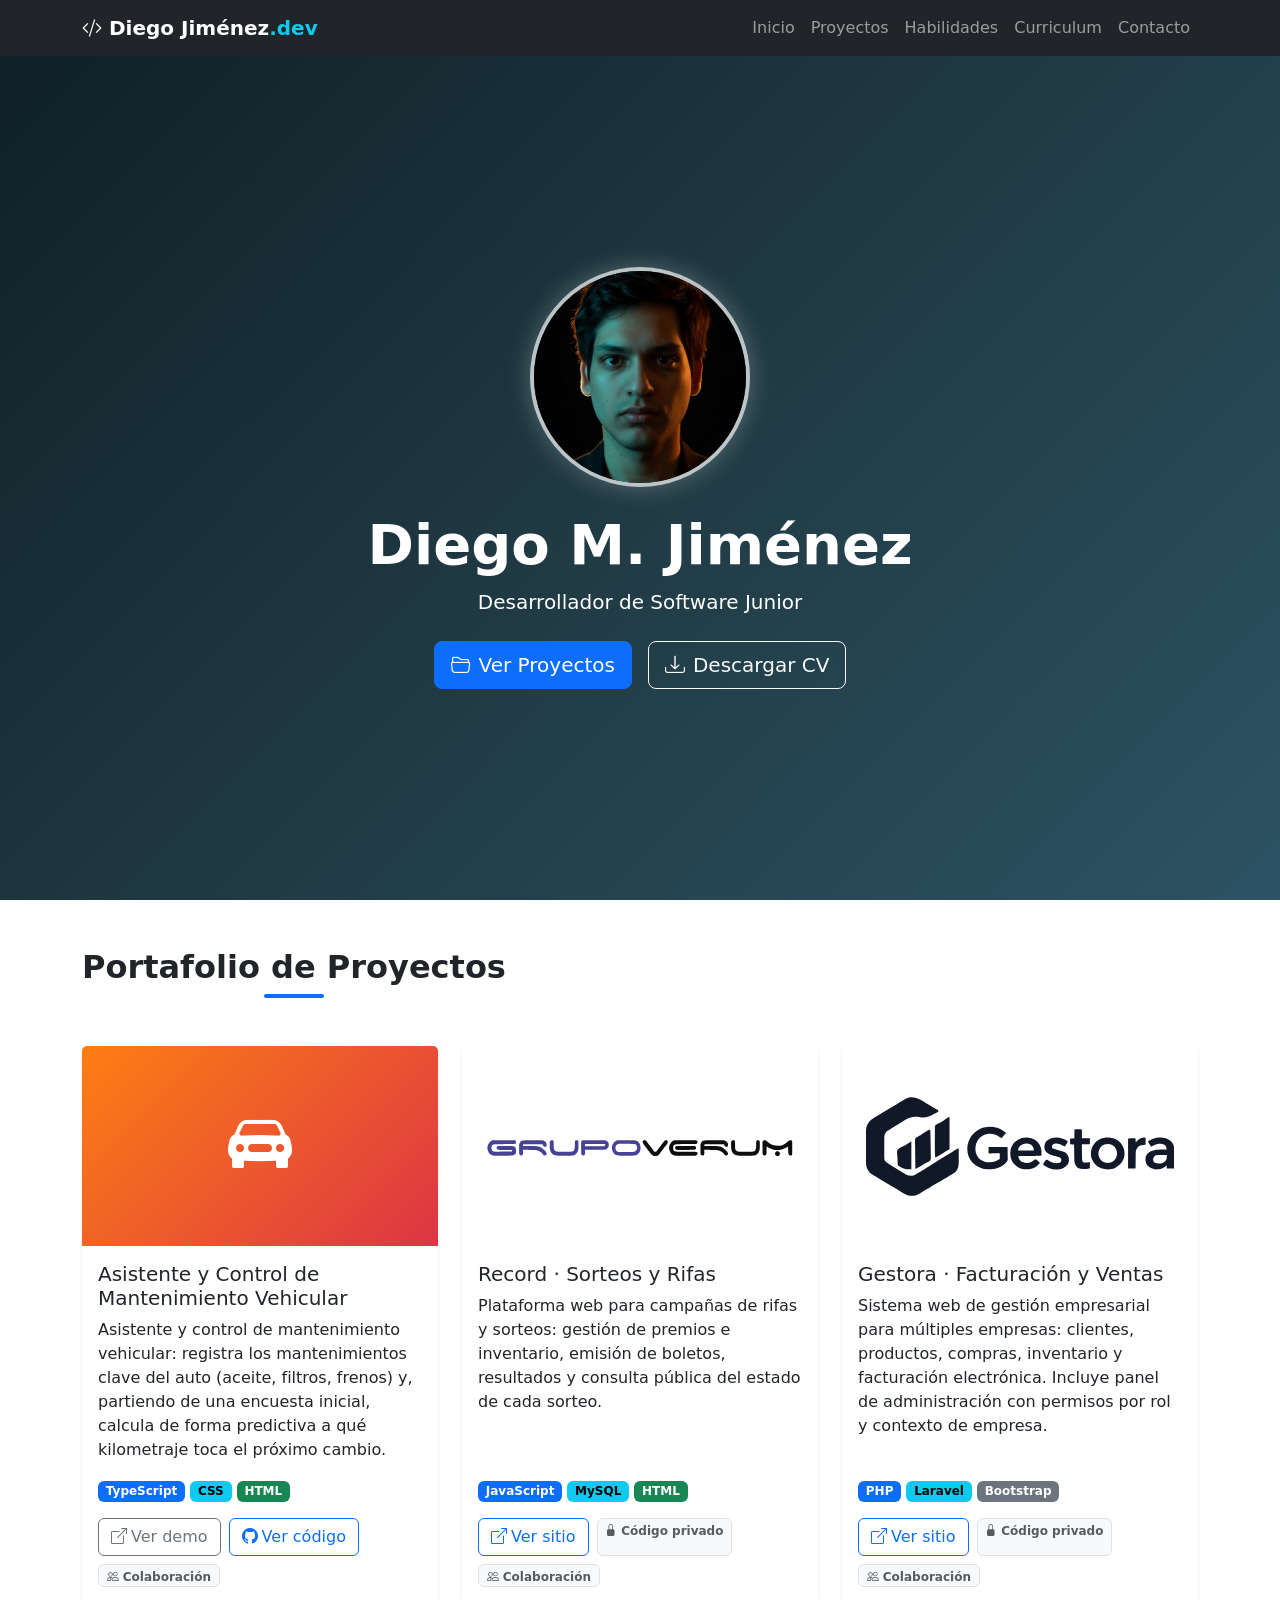
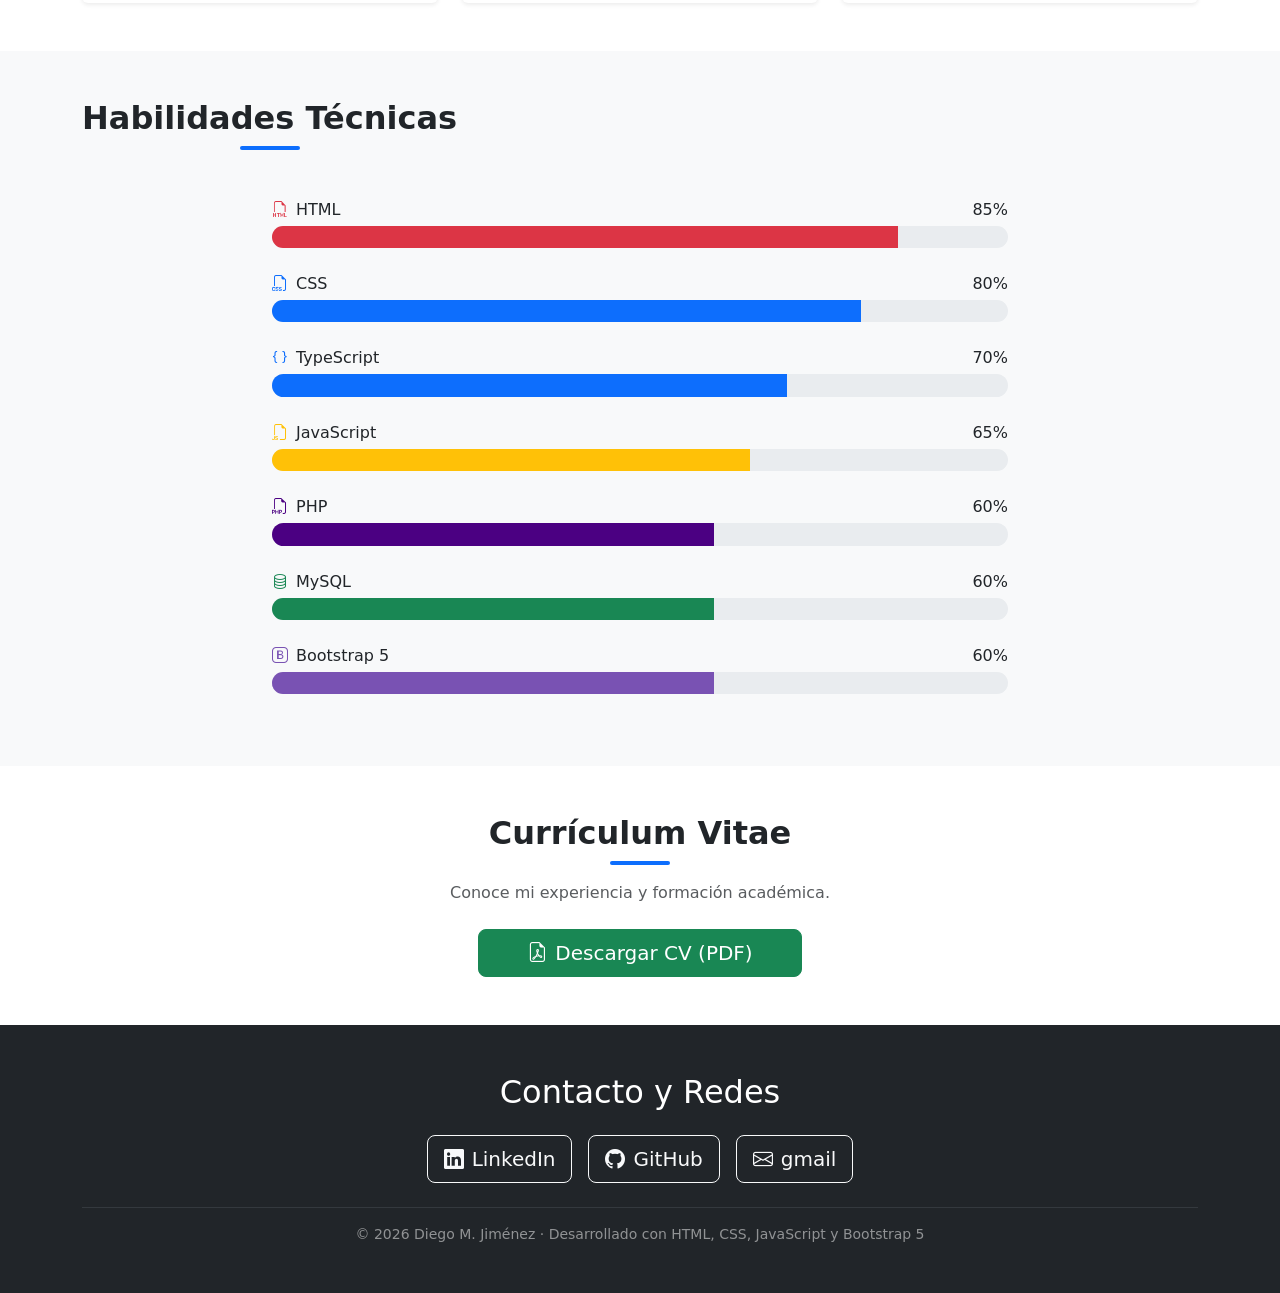
==== commit 8015b728: "Footer: corrige el contraste del texto del copyright text-muted resolvia a rgb(33,37,41) sobre un fo" ====
--- a/index.html
+++ b/index.html
@@ -313,7 +313,7 @@
 
             <hr class="border-secondary">
 
-            <p class="small text-muted mb-0">
+            <p class="small text-white-50 mb-0">
                 © <span id="anio"></span> Diego M. Jiménez · Desarrollado con HTML, CSS, JavaScript y Bootstrap 5
             </p>
         </div>
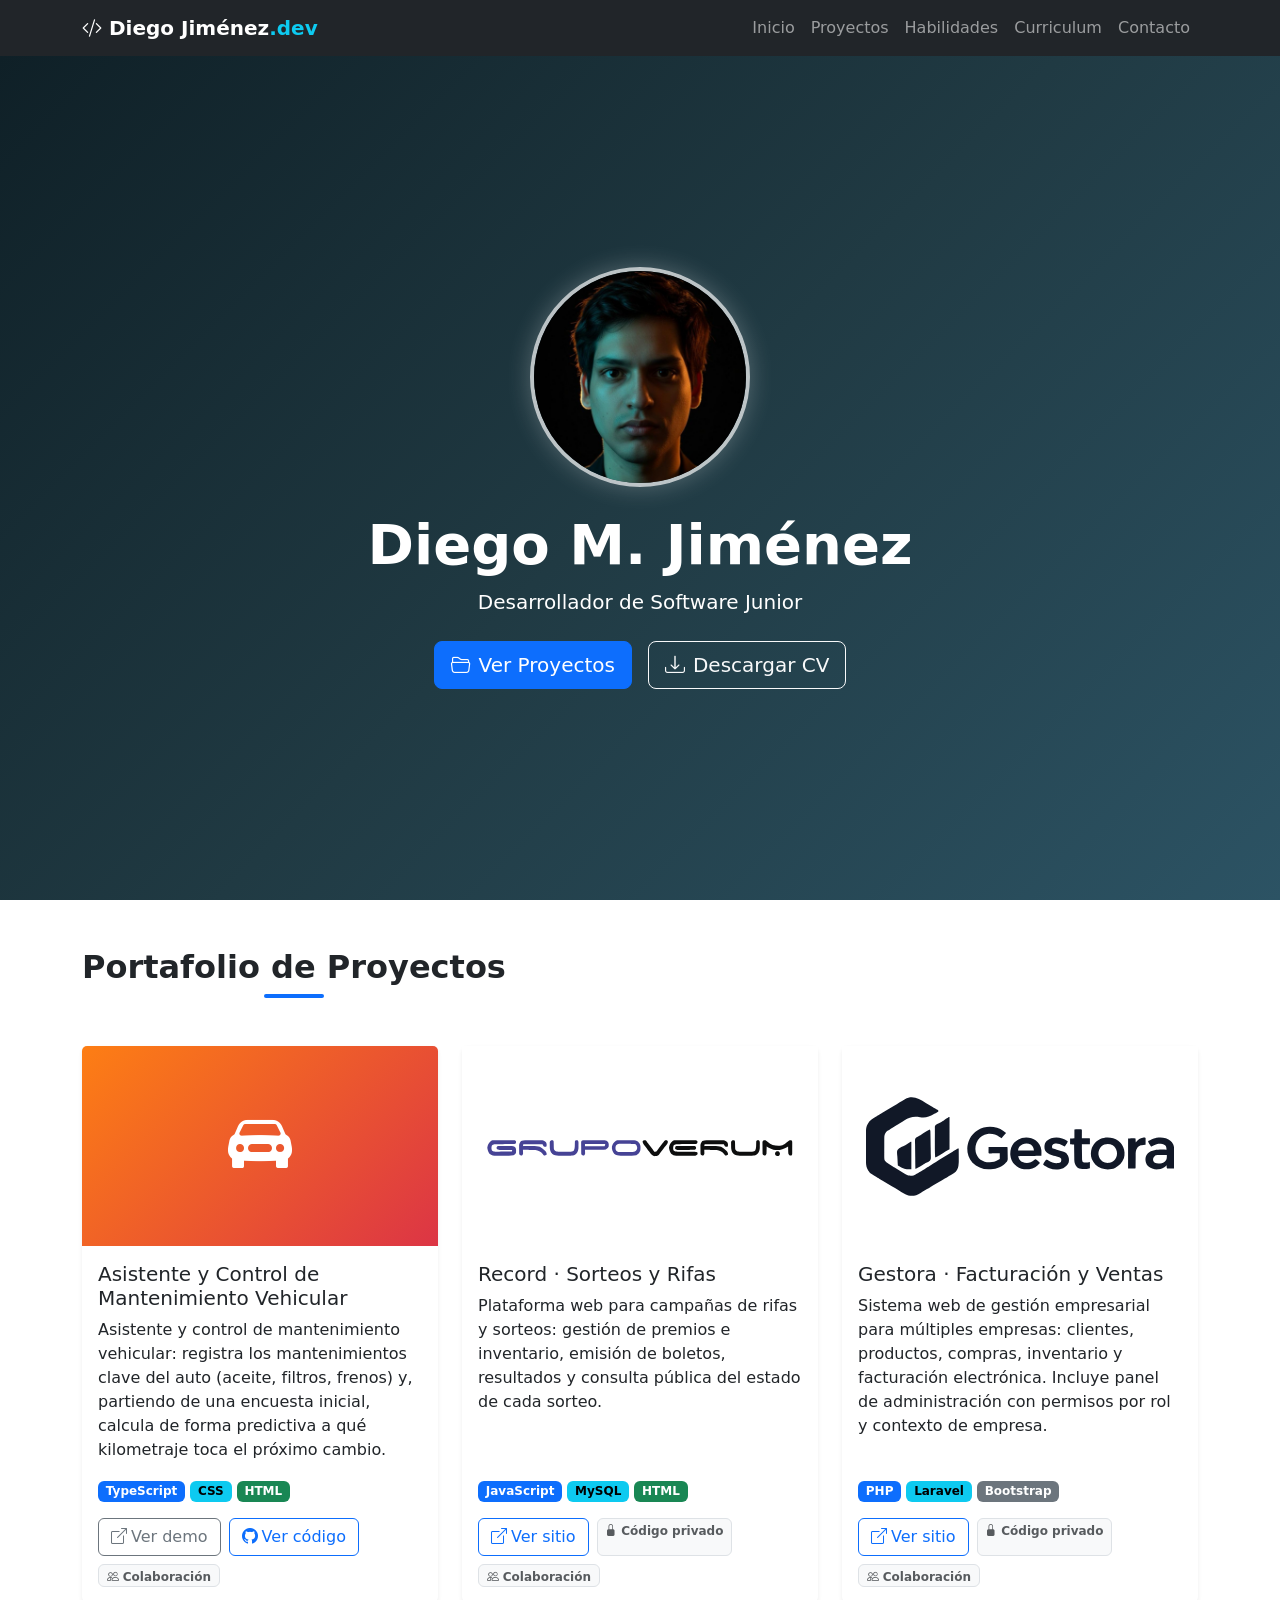
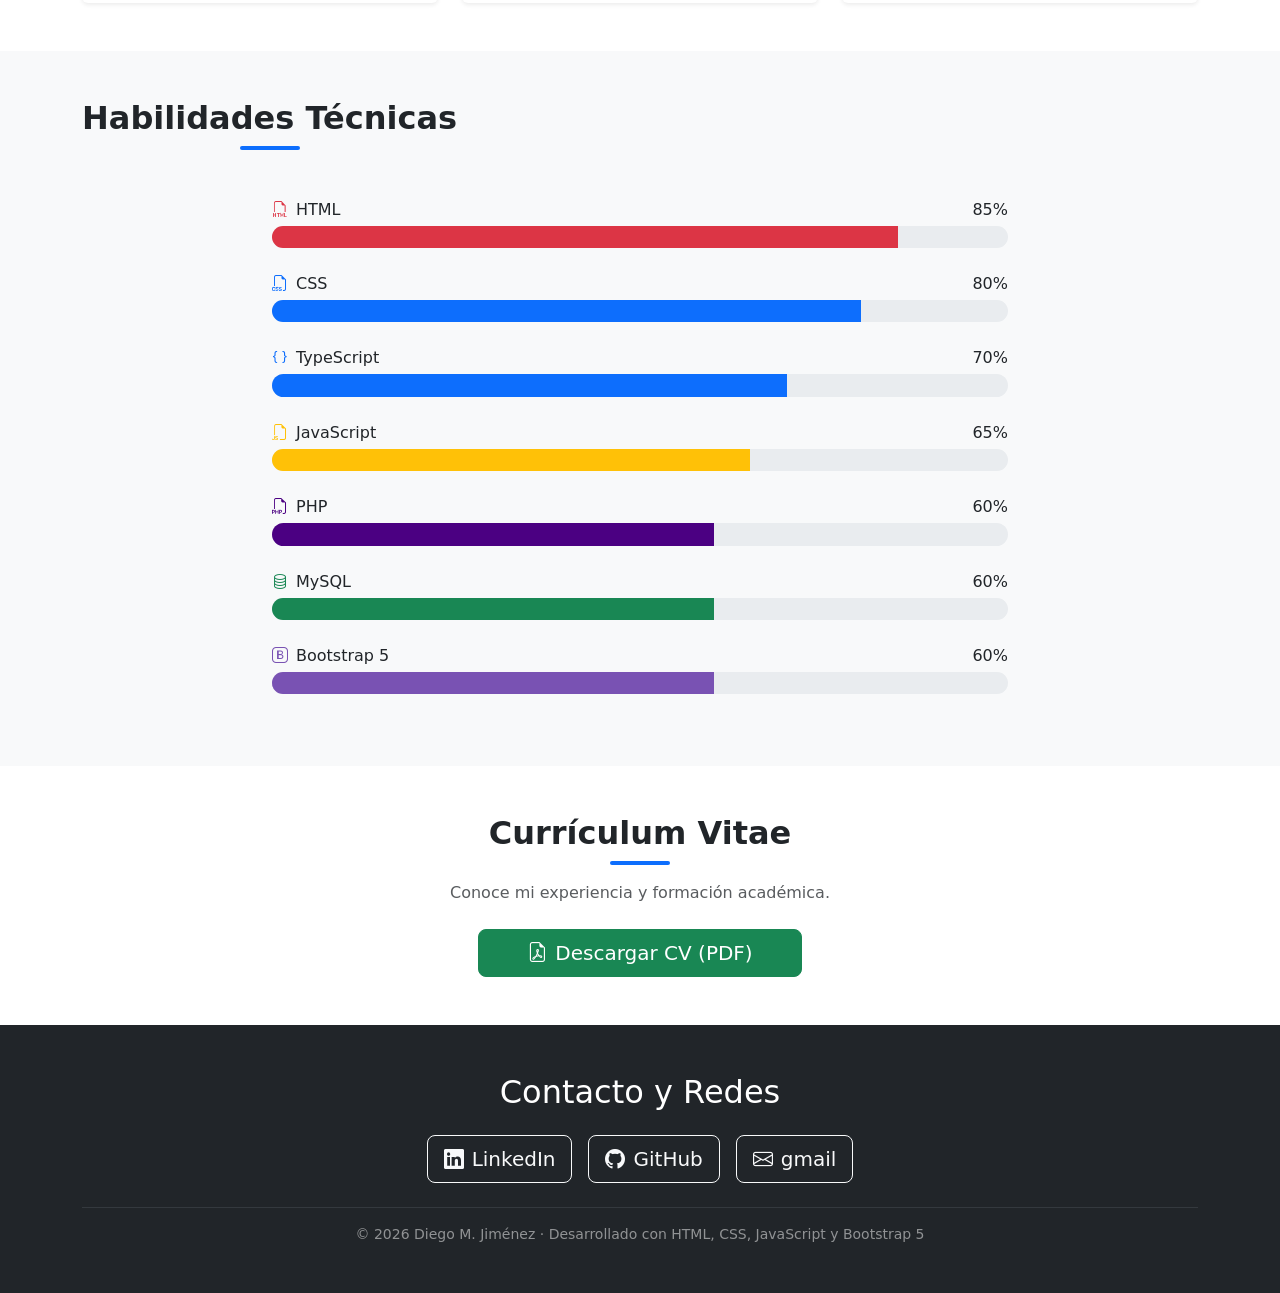
==== commit b43ceb05: "Foto de perfil real Reemplaza el avatar de ejemplo por la fotografia personal, recortada a 900x900 p" ====
--- a/index.html
+++ b/index.html
@@ -51,7 +51,7 @@
         <div class="container">
             <!-- Foto profesional circular (rounded-circle) -->
             <img src="assets/img/foto-perfil.jpg" alt="Foto profesional de Diego M. Jiménez"
-                 class="rounded-circle img-fluid hero-foto mb-4" width="180" height="180">
+                 class="rounded-circle img-fluid hero-foto mb-4" width="900" height="900">
 
             <!-- Nombre -->
             <h1 class="display-4 fw-bold mb-2">Diego M. Jiménez</h1>
--- a/css/styles.css
+++ b/css/styles.css
@@ -1,8 +1,4 @@
-/* ====================================================================
-   styles.css — Hoja de estilos personalizada
-   Filosofía: Mobile First (los estilos base son para móvil y se
-   amplían con media queries hacia pantallas mayores).
-==================================================================== */
+
 
 /* ---------- Variables de color personalizadas ---------- */
 :root {
